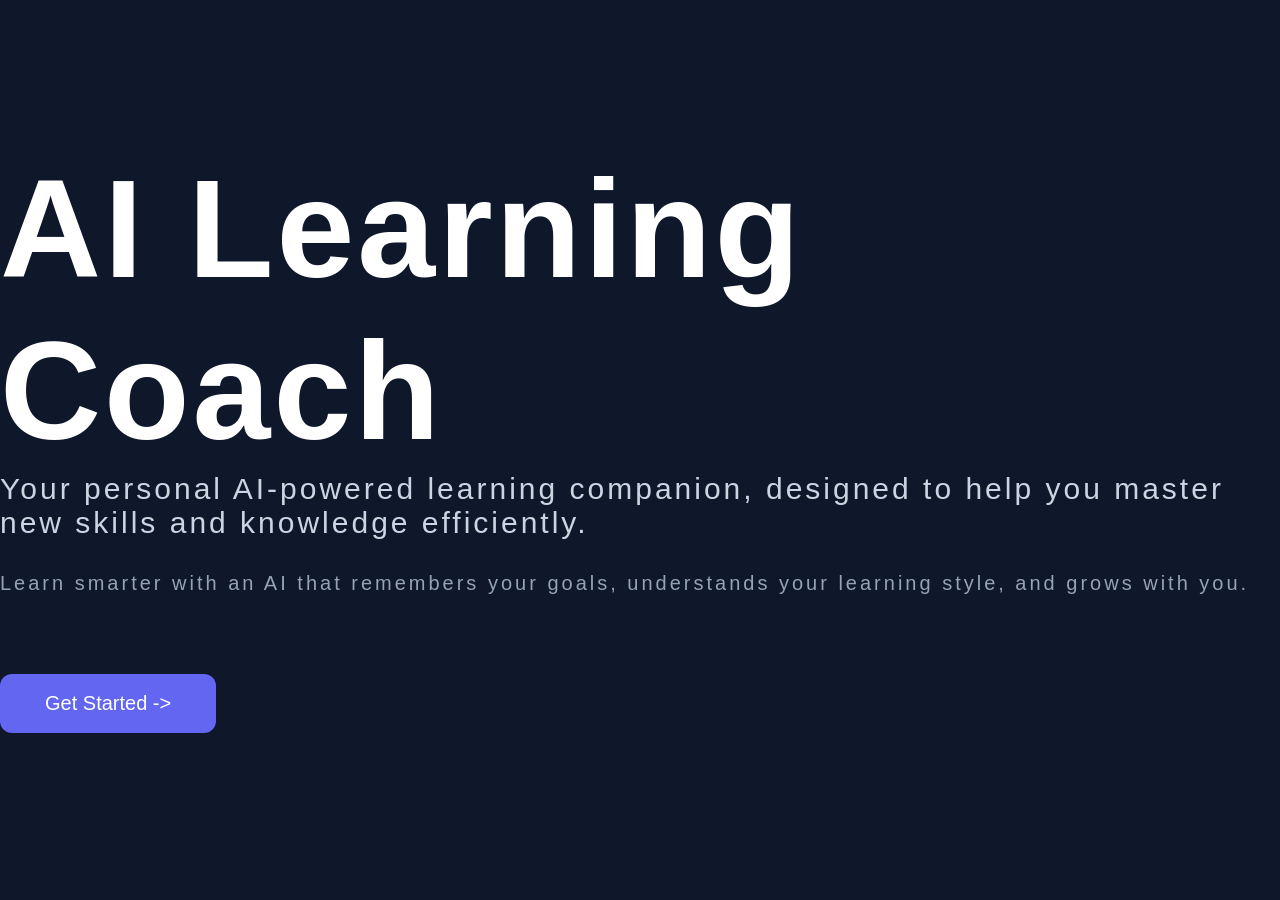
==== frontend/index.html @ b670119f "Build rough web frontend for AI learning coach testing" ====
<!DOCTYPE html>
<html lang="en">
<head>
    <meta charset="UTF-8">
    <meta name="viewport" content="width=device-width, initial-scale=1.0">
    <title>AI Learning Coach</title>
    <link rel="stylesheet" href="style.css">
</head>
<body>
    <div class = "hero">
        <h1>AI Learning Coach</h1>
        
        <p class = "tagline">
            Your personal AI-powered learning companion, designed to help you master new skills and knowledge efficiently.
        </p>

        <p class = "description">
            Learn smarter with an AI that remembers your goals,
            understands your learning style, and grows with you.
        </p>

        <button id = "startBtn">
            Get Started ->
        </button>

    </div>

    <script src = "script.js"></script>
    
</body>
</html>
---- frontend/style.css ----
*{
    margin: 0;
    padding: 0;
    box-sizing: border-box;
}

body {

    background-color: #0F172A;
    color: white;
    font-family: Arial, Helvetica, sans-serif;
    display: flex;
    justify-content: center;
    align-items: center;
    height: 100vh;
}

.hero {

    font-size: 70px;
    margin-bottom: 20px;
    letter-spacing: 3px;
}

.tagline {

    font-size: 30px;
    color: #CBD5E1;
    margin-bottom: 25px;
}

.description {

    font-size: 20px;
    line-height: 1.8;
    color: #94A3B8;
    margin-bottom: 45px;
}

button {

    background: #6366F1;
    color: white;
    border: none;
    padding: 18px 45px;
    border-radius: 12px;
    font-size: 20px;
    cursor: pointer;
    transition: .3s;
}

button:hover {

    transform: translateY(-3px);
    background: #4F46E5;
}

.container{

    width:100%;
    display:flex;
    justify-content:center;
    align-items:center;
    height:100vh;
}

.card{

    width:450px;
    background:#1E293B;
    padding:40px;
    border-radius:20px;
    box-shadow:0 20px 40px rgba(0,0,0,.3);
}

.card h2{

    margin-bottom:10px;
}

.subtitle{

    color:#94A3B8;
    margin-bottom:30px;
}

input,
select{

    width:100%;
    padding:15px;
    margin-bottom:18px;
    border:none;
    border-radius:10px;
    font-size:16px;
}

input:focus,
select:focus{

    outline:2px solid #6366F1;
}

.chat-container{

    width:900px;
}

.chat-box{

    height:450px;
    background:#1E293B;
    border-radius:15px;
    padding:20px;
    overflow-y:auto;
    margin:30px 0;
}

.user-message{

    text-align:right;
    margin:15px 0;
    color:white;
}

.ai-message{

    margin:15px 0;
    color:#CBD5E1;
}

.input-area{

    display:flex;
    gap:15px;
}

.input-area input{

    flex:1;
    margin:0;
}
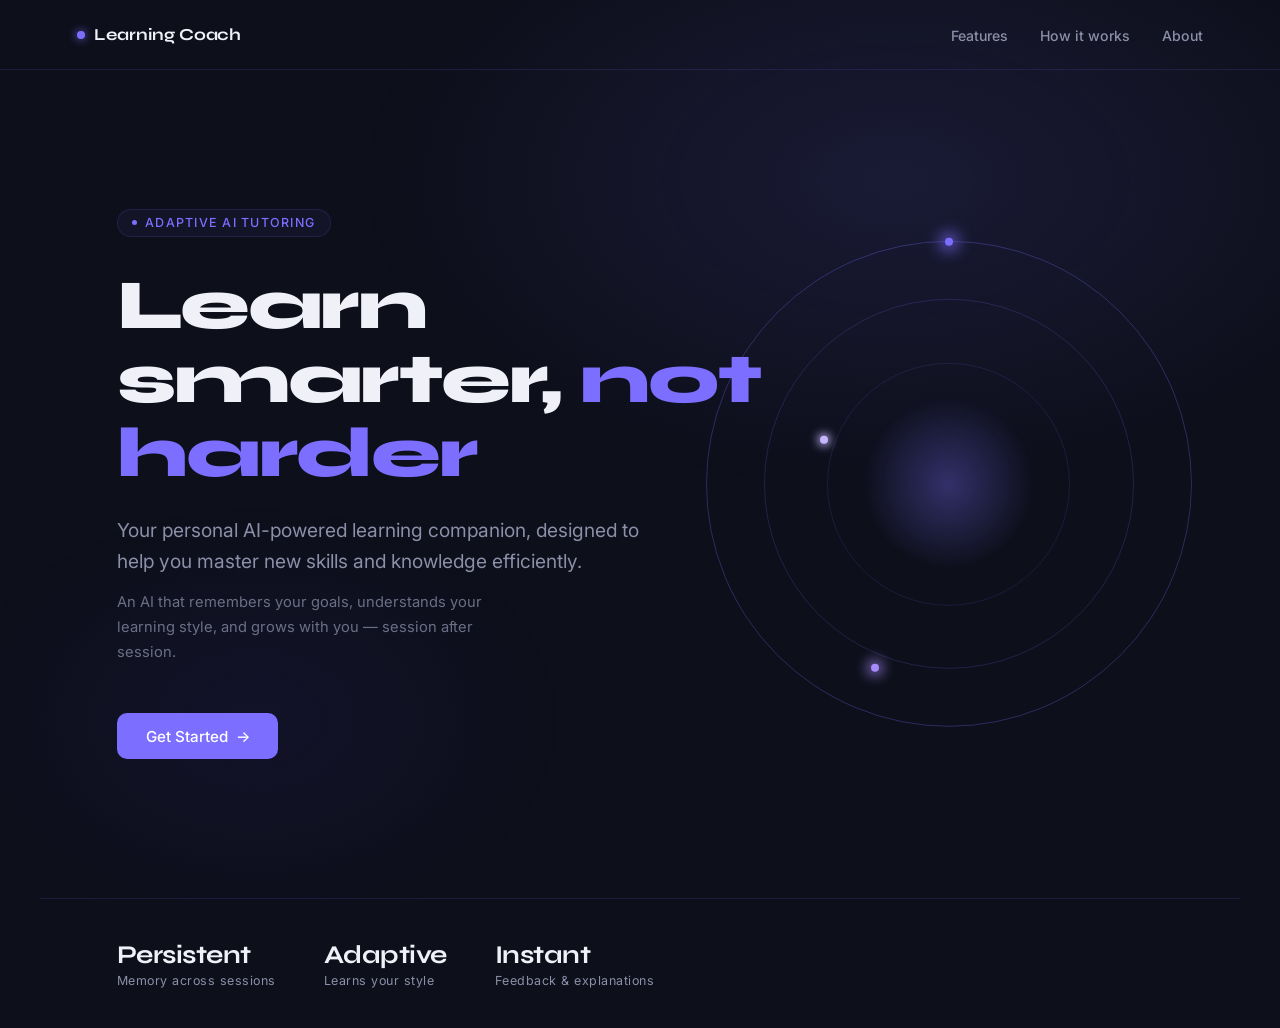
==== commit 87868cec: "improved the website landing pages" ====
--- a/frontend/index.html
+++ b/frontend/index.html
@@ -4,28 +4,75 @@
     <meta charset="UTF-8">
     <meta name="viewport" content="width=device-width, initial-scale=1.0">
     <title>AI Learning Coach</title>
+    <link rel="preconnect" href="https://fonts.googleapis.com">
+    <link rel="preconnect" href="https://fonts.gstatic.com" crossorigin>
+    <link href="https://fonts.googleapis.com/css2?family=Syne:wght@700;800&family=Inter:wght@400;500&display=swap" rel="stylesheet">
     <link rel="stylesheet" href="style.css">
 </head>
 <body>
-    <div class = "hero">
-        <h1>AI Learning Coach</h1>
-        
-        <p class = "tagline">
+
+    <div class="bg-mesh" aria-hidden="true"></div>
+
+    <nav>
+        <a class="logo" href="#">
+            <span class="logo-dot"></span>
+            Learning Coach
+        </a>
+        <ul class="nav-links">
+            <li><a href="#">Features</a></li>
+            <li><a href="#">How it works</a></li>
+            <li><a href="#">About</a></li>
+        </ul>
+    </nav>
+
+    <section class="hero">
+
+        <div class="orb" aria-hidden="true">
+            <div class="orb-ring"></div>
+            <div class="orb-ring"></div>
+            <div class="orb-ring"></div>
+            <div class="orb-core"></div>
+        </div>
+
+        <div class="eyebrow">
+            <span class="eyebrow-dot"></span>
+            Adaptive AI Tutoring
+        </div>
+
+        <h1>Learn smarter, <em>not harder</em></h1>
+
+        <p class="tagline">
             Your personal AI-powered learning companion, designed to help you master new skills and knowledge efficiently.
         </p>
 
-        <p class = "description">
-            Learn smarter with an AI that remembers your goals,
-            understands your learning style, and grows with you.
+        <p class="description">
+            An AI that remembers your goals, understands your learning style, and grows with you — session after session.
         </p>
 
-        <button id = "startBtn">
-            Get Started ->
-        </button>
+        <div class="cta-group">
+            <button class="btn-primary" id="startBtn">
+                Get Started
+                <span>→</span>
+            </button>
+        </div>
 
+    </section>
+
+    <div class="stats">
+        <div class="stat">
+            <span class="stat-value">Persistent</span>
+            <span class="stat-label">Memory across sessions</span>
+        </div>
+        <div class="stat">
+            <span class="stat-value">Adaptive</span>
+            <span class="stat-label">Learns your style</span>
+        </div>
+        <div class="stat">
+            <span class="stat-value">Instant</span>
+            <span class="stat-label">Feedback & explanations</span>
+        </div>
     </div>
 
-    <script src = "script.js"></script>
-    
+    <script src="script.js"></script>
 </body>
 </html>
--- a/frontend/style.css
+++ b/frontend/style.css
@@ -1,142 +1,336 @@
-*{
+*, *::before, *::after {
+    box-sizing: border-box;
     margin: 0;
     padding: 0;
-    box-sizing: border-box;
+}
+
+:root {
+    --bg: #0d0f1a;
+    --surface: #13162a;
+    --accent: #7c6fff;
+    --accent-glow: rgba(124, 111, 255, 0.25);
+    --text-primary: #f0f0f8;
+    --text-secondary: #8b8fa8;
+    --border: rgba(124, 111, 255, 0.15);
+}
+
+html, body {
+    height: 100%;
 }
 
 body {
-
-    background-color: #0F172A;
-    color: white;
-    font-family: Arial, Helvetica, sans-serif;
-    display: flex;
+    background-color: var(--bg);
+    color: var(--text-primary);
+    font-family: 'Inter', sans-serif;
+    min-height: 100vh;
+    overflow-x: hidden;
+}
+
+.bg-mesh {
+    position: fixed;
+    inset: 0;
+    z-index: 0;
+    pointer-events: none;
+    background:
+        radial-gradient(ellipse 60% 50% at 70% 20%, rgba(124,111,255,0.12) 0%, transparent 70%),
+        radial-gradient(ellipse 40% 40% at 20% 80%, rgba(80,60,200,0.09) 0%, transparent 60%);
+}
+
+nav {
+    position: relative;
+    z-index: 10;
+    display: flex;
+    align-items: center;
+    justify-content: space-between;
+    padding: 1.5rem 6%;
+    border-bottom: 1px solid var(--border);
+}
+
+.logo {
+    display: flex;
+    align-items: center;
+    gap: 0.6rem;
+    font-family: 'Syne', sans-serif;
+    font-weight: 700;
+    font-size: 1.05rem;
+    letter-spacing: -0.01em;
+    color: var(--text-primary);
+    text-decoration: none;
+}
+ 
+.logo-dot {
+    width: 8px;
+    height: 8px;
+    border-radius: 50%;
+    background: var(--accent);
+    box-shadow: 0 0 10px var(--accent);
+    animation: pulse 2.4s ease-in-out infinite;
+}
+
+.nav-links {
+    display: flex;
+    gap: 2rem;
+    list-style: none;
+}
+ 
+.nav-links a {
+    color: var(--text-secondary);
+    text-decoration: none;
+    font-size: 0.88rem;
+    font-weight: 500;
+    transition: color 0.2s;
+}
+ 
+.nav-links a:hover {
+    color: var(--text-primary);
+}
+
+.hero {
+    position: relative;
+    z-index: 10;
+    min-height: calc(100vh - 72px);
+    display: flex;
+    flex-direction: column;
+    align-items: flex-start;
     justify-content: center;
-    align-items: center;
-    height: 100vh;
-}
-
-.hero {
-
-    font-size: 70px;
-    margin-bottom: 20px;
-    letter-spacing: 3px;
+    padding: 4rem 6%;
+    max-width: 1200px;
+    margin: 0 auto;
+}
+
+.orb {
+    position: absolute;
+    right: 4%;
+    top: 50%;
+    transform: translateY(-50%);
+    width: clamp(280px, 38vw, 520px);
+    aspect-ratio: 1;
+    pointer-events: none;
+}
+ 
+.orb-ring {
+    position: absolute;
+    inset: 0;
+    border-radius: 50%;
+    border: 1.5px solid rgba(124,111,255,0.3);
+    animation: orbit 8s linear infinite;
+}
+ 
+.orb-ring::before {
+    content: '';
+    position: absolute;
+    top: -4px;
+    left: 50%;
+    width: 8px;
+    height: 8px;
+    border-radius: 50%;
+    background: var(--accent);
+    box-shadow: 0 0 16px 4px var(--accent);
+    transform: translateX(-50%);
+}
+ 
+.orb-ring:nth-child(2) {
+    inset: 12%;
+    border-color: rgba(124,111,255,0.2);
+    animation-duration: 12s;
+    animation-direction: reverse;
+}
+ 
+.orb-ring:nth-child(2)::before {
+    background: #a78bfa;
+    box-shadow: 0 0 14px 3px #a78bfa;
+    top: auto;
+    bottom: -4px;
+    left: 30%;
+}
+ 
+.orb-ring:nth-child(3) {
+    inset: 25%;
+    border-color: rgba(124,111,255,0.15);
+    animation-duration: 6s;
+}
+ 
+.orb-ring:nth-child(3)::before {
+    background: #c4b5fd;
+    box-shadow: 0 0 10px 2px #c4b5fd;
+    top: 30%;
+    left: -4px;
+}
+ 
+.orb-core {
+    position: absolute;
+    inset: 32%;
+    border-radius: 50%;
+    background: radial-gradient(circle, rgba(124,111,255,0.35) 0%, transparent 70%);
+    animation: breathe 4s ease-in-out infinite;
+}
+ 
+/* ── Hero content ── */
+.eyebrow {
+    display: inline-flex;
+    align-items: center;
+    gap: 0.5rem;
+    font-size: 0.78rem;
+    font-weight: 500;
+    letter-spacing: 0.1em;
+    text-transform: uppercase;
+    color: var(--accent);
+    border: 1px solid var(--border);
+    padding: 0.35rem 0.9rem;
+    border-radius: 999px;
+    background: rgba(124,111,255,0.06);
+    margin-bottom: 2rem;
+}
+ 
+.eyebrow-dot {
+    width: 5px;
+    height: 5px;
+    border-radius: 50%;
+    background: var(--accent);
+}
+
+h1 {
+    font-family: 'Syne', sans-serif;
+    font-weight: 800;
+    font-size: clamp(2.8rem, 5.5vw, 5.2rem);
+    line-height: 1.05;
+    letter-spacing: -0.03em;
+    max-width: 10ch;
+    margin-bottom: 1.5rem;
+}
+ 
+h1 em {
+    font-style: normal;
+    color: var(--accent);
 }
 
 .tagline {
-
-    font-size: 30px;
-    color: #CBD5E1;
-    margin-bottom: 25px;
+    font-size: clamp(1rem, 1.6vw, 1.2rem);
+    color: var(--text-secondary);
+    line-height: 1.65;
+    max-width: 44ch;
+    margin-bottom: 0.75rem;
 }
 
 .description {
-
-    font-size: 20px;
-    line-height: 1.8;
-    color: #94A3B8;
-    margin-bottom: 45px;
-}
-
-button {
-
-    background: #6366F1;
-    color: white;
+    font-size: 0.92rem;
+    color: var(--text-secondary);
+    line-height: 1.7;
+    max-width: 46ch;
+    margin-bottom: 3rem;
+    opacity: 0.75;
+}
+
+.cta-group {
+    display: flex;
+    align-items: center;
+    gap: 1rem;
+    flex-wrap: wrap;
+}
+ 
+.btn-primary {
+    display: inline-flex;
+    align-items: center;
+    gap: 0.5rem;
+    background: var(--accent);
+    color: #fff;
+    font-family: 'Inter', sans-serif;
+    font-size: 0.95rem;
+    font-weight: 500;
+    padding: 0.85rem 1.8rem;
     border: none;
-    padding: 18px 45px;
-    border-radius: 12px;
-    font-size: 20px;
+    border-radius: 10px;
     cursor: pointer;
-    transition: .3s;
-}
-
-button:hover {
-
-    transform: translateY(-3px);
-    background: #4F46E5;
-}
-
-.container{
-
-    width:100%;
-    display:flex;
-    justify-content:center;
-    align-items:center;
-    height:100vh;
-}
-
-.card{
-
-    width:450px;
-    background:#1E293B;
-    padding:40px;
-    border-radius:20px;
-    box-shadow:0 20px 40px rgba(0,0,0,.3);
-}
-
-.card h2{
-
-    margin-bottom:10px;
-}
-
-.subtitle{
-
-    color:#94A3B8;
-    margin-bottom:30px;
-}
-
-input,
-select{
-
-    width:100%;
-    padding:15px;
-    margin-bottom:18px;
-    border:none;
-    border-radius:10px;
-    font-size:16px;
-}
-
-input:focus,
-select:focus{
-
-    outline:2px solid #6366F1;
-}
-
-.chat-container{
-
-    width:900px;
-}
-
-.chat-box{
-
-    height:450px;
-    background:#1E293B;
-    border-radius:15px;
-    padding:20px;
-    overflow-y:auto;
-    margin:30px 0;
-}
-
-.user-message{
-
-    text-align:right;
-    margin:15px 0;
-    color:white;
-}
-
-.ai-message{
-
-    margin:15px 0;
-    color:#CBD5E1;
-}
-
-.input-area{
-
-    display:flex;
-    gap:15px;
-}
-
-.input-area input{
-
-    flex:1;
-    margin:0;
+    transition: transform 0.18s, box-shadow 0.18s;
+    box-shadow: 0 0 0 0 var(--accent-glow);
+}
+ 
+.btn-primary:hover {
+    transform: translateY(-2px);
+    box-shadow: 0 8px 30px var(--accent-glow);
+}
+ 
+.btn-primary:active {
+    transform: translateY(0);
+}
+ 
+.btn-secondary {
+    display: inline-flex;
+    align-items: center;
+    gap: 0.4rem;
+    background: transparent;
+    color: var(--text-secondary);
+    font-family: 'Inter', sans-serif;
+    font-size: 0.9rem;
+    font-weight: 500;
+    padding: 0.85rem 1.4rem;
+    border: 1px solid var(--border);
+    border-radius: 10px;
+    cursor: pointer;
+    transition: color 0.2s, border-color 0.2s;
+}
+ 
+.btn-secondary:hover {
+    color: var(--text-primary);
+    border-color: rgba(124,111,255,0.4);
+}
+ 
+/* ── Stats strip ── */
+.stats {
+    position: relative;
+    z-index: 10;
+    max-width: 1200px;
+    margin: 0 auto;
+    padding: 2.5rem 6%;
+    display: flex;
+    gap: 3rem;
+    border-top: 1px solid var(--border);
+    flex-wrap: wrap;
+}
+ 
+.stat {
+    display: flex;
+    flex-direction: column;
+    gap: 0.2rem;
+}
+ 
+.stat-value {
+    font-family: 'Syne', sans-serif;
+    font-weight: 700;
+    font-size: 1.6rem;
+    color: var(--text-primary);
+    letter-spacing: -0.02em;
+}
+ 
+.stat-label {
+    font-size: 0.78rem;
+    color: var(--text-secondary);
+    letter-spacing: 0.04em;
+}
+ 
+/* ── Animations ── */
+@keyframes orbit {
+    from { transform: rotate(0deg); }
+    to   { transform: rotate(360deg); }
+}
+ 
+@keyframes breathe {
+    0%, 100% { opacity: 0.6; transform: scale(1); }
+    50%       { opacity: 1;   transform: scale(1.12); }
+}
+ 
+@keyframes pulse {
+    0%, 100% { box-shadow: 0 0 6px var(--accent); }
+    50%       { box-shadow: 0 0 14px var(--accent); }
+}
+ 
+/* ── Responsive ── */
+@media (max-width: 768px) {
+    .orb { display: none; }
+    h1 { max-width: none; }
+    .nav-links { display: none; }
+}
+ 
+@media (prefers-reduced-motion: reduce) {
+    .orb-ring, .orb-core, .logo-dot { animation: none; }
 }
